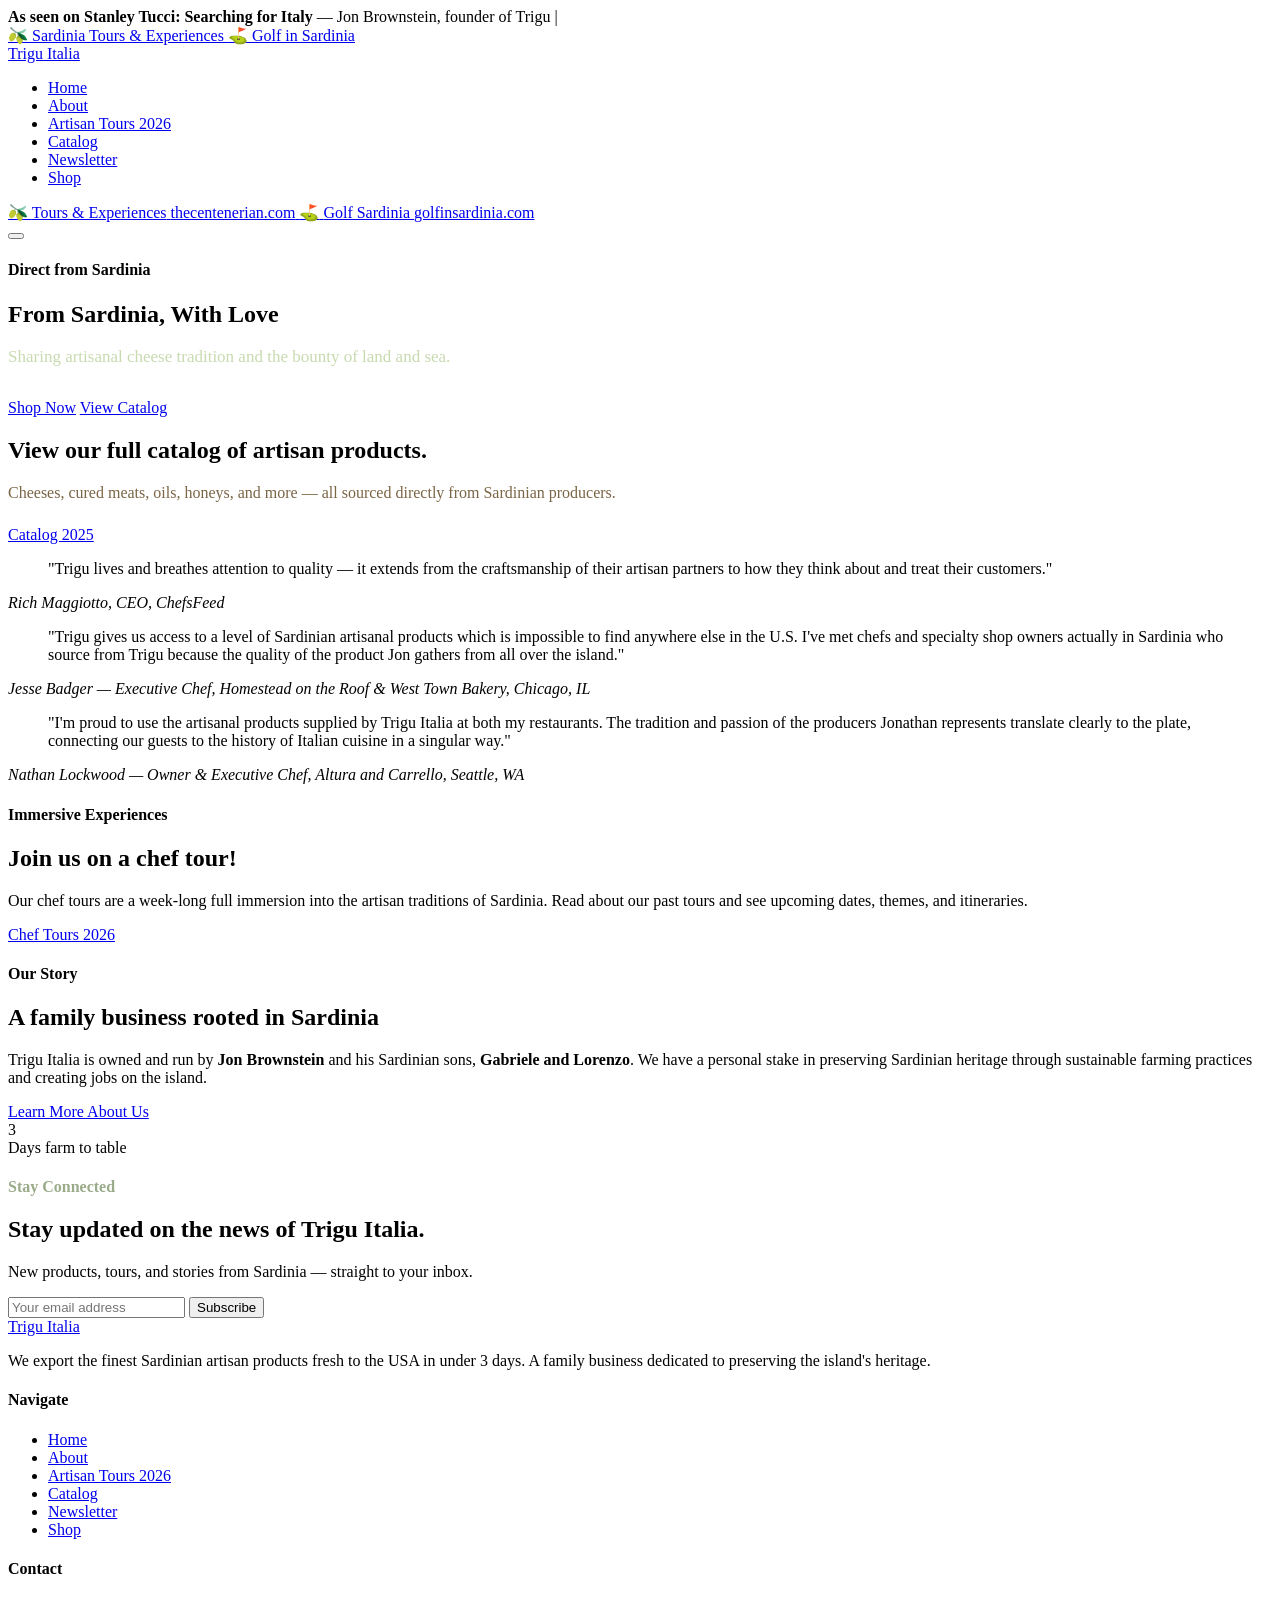
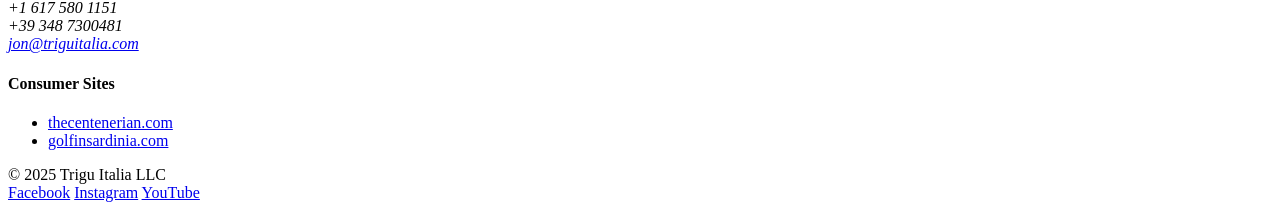
==== index.html @ 70ea5bca "Add files via upload" ====
<!DOCTYPE html>
<html lang="en">
<head>
  <meta charset="UTF-8">
  <meta name="viewport" content="width=device-width, initial-scale=1.0">
  <meta name="description" content="Trigu Italia offers Sardinian artisan products to your table. Exported fresh from Sardinia to USA in less than 3 days.">
  <title>Trigu Italia — Sardinian Artisan Products</title>
  <link rel="stylesheet" href="css/style.css">
</head>
<body>

  <!-- Top Banner -->
  <div class="top-banner">
    <div class="container">
      <span class="top-banner__text">
        <strong>As seen on Stanley Tucci: Searching for Italy</strong>
        &mdash; Jon Brownstein, founder of Trigu
      </span>
      <span class="top-banner__divider">|</span>
      <div class="top-banner__ctas">
        <a class="top-banner__btn top-banner__btn--teal" href="https://thecentenerian.com" target="_blank" rel="noopener">
          🫒 Sardinia Tours &amp; Experiences
        </a>
        <a class="top-banner__btn top-banner__btn--outline" href="https://golfinsardinia.com" target="_blank" rel="noopener">
          ⛳ Golf in Sardinia
        </a>
      </div>
    </div>
  </div>

  <!-- Header / Nav -->
  <header class="site-header">
    <div class="container">
      <nav class="nav">
        <a class="nav__logo" href="index.html">Trigu <span>Italia</span></a>
        <ul class="nav__links" id="nav-links">
          <li><a href="index.html" class="active">Home</a></li>
          <li><a href="about.html">About</a></li>
          <li><a href="tours.html">Artisan Tours 2026</a></li>
          <li><a href="catalog.html">Catalog</a></li>
          <li><a href="newsletter.html">Newsletter</a></li>
          <li><a href="shop.html">Shop</a></li>
        </ul>
        <div class="nav__pills">
          <a class="nav__pill nav__pill--teal" href="https://thecentenerian.com" target="_blank" rel="noopener">
            <span class="nav__pill-icon">🫒</span>
            <span class="nav__pill-label">
              <span class="nav__pill-title">Tours &amp; Experiences</span>
              <span class="nav__pill-sub">thecentenerian.com</span>
            </span>
          </a>
          <a class="nav__pill nav__pill--olive" href="https://golfinsardinia.com" target="_blank" rel="noopener">
            <span class="nav__pill-icon">⛳</span>
            <span class="nav__pill-label">
              <span class="nav__pill-title">Golf Sardinia</span>
              <span class="nav__pill-sub">golfinsardinia.com</span>
            </span>
          </a>
        </div>
        <button class="nav__toggle" id="nav-toggle" aria-label="Toggle menu">
          <span></span><span></span><span></span>
        </button>
      </nav>
    </div>
  </header>

  <!-- Hero -->
  <section class="hero">
    <div class="hero__bg"></div>
    <div class="hero__content">
      <h4>Direct from Sardinia</h4>
      <h1>From Sardinia, With Love</h1>
      <p style="color:#c8dab0; font-size:17px; margin-bottom:32px;">
        Sharing artisanal cheese tradition and the bounty of land and sea.
      </p>
      <a class="btn btn--primary" href="shop.html">Shop Now</a>
      <a class="btn btn--outline" href="catalog.html">View Catalog</a>
    </div>
  </section>

  <!-- Catalog CTA -->
  <div class="catalog-cta">
    <div class="container">
      <h2>View our full catalog of artisan products.</h2>
      <p style="color:#7a6545; margin-bottom:24px;">
        Cheeses, cured meats, oils, honeys, and more — all sourced directly from Sardinian producers.
      </p>
      <a class="btn btn--dark" href="catalog.html">Catalog 2025</a>
    </div>
  </div>

  <!-- Testimonials -->
  <section class="section testimonials section--white">
    <div class="container">
      <div class="testimonials__featured">
        <blockquote>
          "Trigu lives and breathes attention to quality — it extends from the craftsmanship of their artisan partners to how they think about and treat their customers."
        </blockquote>
        <cite>Rich Maggiotto, CEO, ChefsFeed</cite>
      </div>
      <div class="testimonials__grid">
        <div class="testimonial-card">
          <blockquote>
            "Trigu gives us access to a level of Sardinian artisanal products which is impossible to find anywhere else in the U.S. I've met chefs and specialty shop owners actually in Sardinia who source from Trigu because the quality of the product Jon gathers from all over the island."
          </blockquote>
          <cite>Jesse Badger — Executive Chef, Homestead on the Roof &amp; West Town Bakery, Chicago, IL</cite>
        </div>
        <div class="testimonial-card">
          <blockquote>
            "I'm proud to use the artisanal products supplied by Trigu Italia at both my restaurants. The tradition and passion of the producers Jonathan represents translate clearly to the plate, connecting our guests to the history of Italian cuisine in a singular way."
          </blockquote>
          <cite>Nathan Lockwood — Owner &amp; Executive Chef, Altura and Carrello, Seattle, WA</cite>
        </div>
      </div>
    </div>
  </section>

  <!-- Tours CTA -->
  <section class="tours-cta">
    <div class="tours-cta__image"></div>
    <div class="tours-cta__content">
      <h4>Immersive Experiences</h4>
      <h2>Join us on a chef tour!</h2>
      <p>
        Our chef tours are a week-long full immersion into the artisan traditions of Sardinia.
        Read about our past tours and see upcoming dates, themes, and itineraries.
      </p>
      <div>
        <a class="btn btn--primary" href="tours.html">Chef Tours 2026</a>
      </div>
    </div>
  </section>

  <!-- About / Family -->
  <section class="section section--cream">
    <div class="container">
      <div class="about-strip">
        <div class="about-strip__text">
          <h4>Our Story</h4>
          <h2>A family business rooted in Sardinia</h2>
          <p>
            Trigu Italia is owned and run by <strong>Jon Brownstein</strong> and his Sardinian sons,
            <strong>Gabriele and Lorenzo</strong>. We have a personal stake in preserving Sardinian
            heritage through sustainable farming practices and creating jobs on the island.
          </p>
          <a class="btn btn--dark" href="about.html" style="margin-top:8px;">Learn More About Us</a>
        </div>
        <div class="about-strip__stat">
          <div class="num">3</div>
          <div class="label">Days farm to table</div>
        </div>
      </div>
    </div>
  </section>

  <!-- Newsletter -->
  <section class="newsletter">
    <h4 style="color:#9aab8a; margin-bottom:10px;">Stay Connected</h4>
    <h2>Stay updated on the news of Trigu Italia.</h2>
    <p>New products, tours, and stories from Sardinia — straight to your inbox.</p>
    <form class="newsletter__form" onsubmit="return false;">
      <input type="email" placeholder="Your email address">
      <button type="submit">Subscribe</button>
    </form>
  </section>

  <!-- Footer -->
  <footer class="footer">
    <div class="container">
      <div class="footer__grid">
        <div class="footer__brand">
          <a class="nav__logo" href="index.html">Trigu <span>Italia</span></a>
          <p>
            We export the finest Sardinian artisan products fresh to the USA in under 3 days.
            A family business dedicated to preserving the island's heritage.
          </p>
        </div>
        <div class="footer__col">
          <h4>Navigate</h4>
          <ul>
            <li><a href="index.html">Home</a></li>
            <li><a href="about.html">About</a></li>
            <li><a href="tours.html">Artisan Tours 2026</a></li>
            <li><a href="catalog.html">Catalog</a></li>
            <li><a href="newsletter.html">Newsletter</a></li>
            <li><a href="shop.html">Shop</a></li>
          </ul>
        </div>
        <div class="footer__col">
          <h4>Contact</h4>
          <address>
            +1 617 580 1151<br>
            +39 348 7300481<br>
            <a href="mailto:jon@triguitalia.com">jon@triguitalia.com</a>
          </address>
          <div style="margin-top:16px;">
            <h4>Consumer Sites</h4>
            <ul>
              <li><a href="https://thecentenerian.com" target="_blank">thecentenerian.com</a></li>
              <li><a href="https://golfinsardinia.com" target="_blank">golfinsardinia.com</a></li>
            </ul>
          </div>
        </div>
      </div>
      <div class="footer__bottom">
        <span>© 2025 Trigu Italia LLC</span>
        <div class="footer__social">
          <a href="https://www.facebook.com/triguitalia" target="_blank" rel="noopener">Facebook</a>
          <a href="https://www.instagram.com/triguitalia/" target="_blank" rel="noopener">Instagram</a>
          <a href="https://www.youtube.com/playlist?list=PLwPYu4WiBihHK6lud4tmc3EBZpIXLKwQ8" target="_blank" rel="noopener">YouTube</a>
        </div>
      </div>
    </div>
  </footer>

  <script src="js/main.js"></script>
</body>
</html>
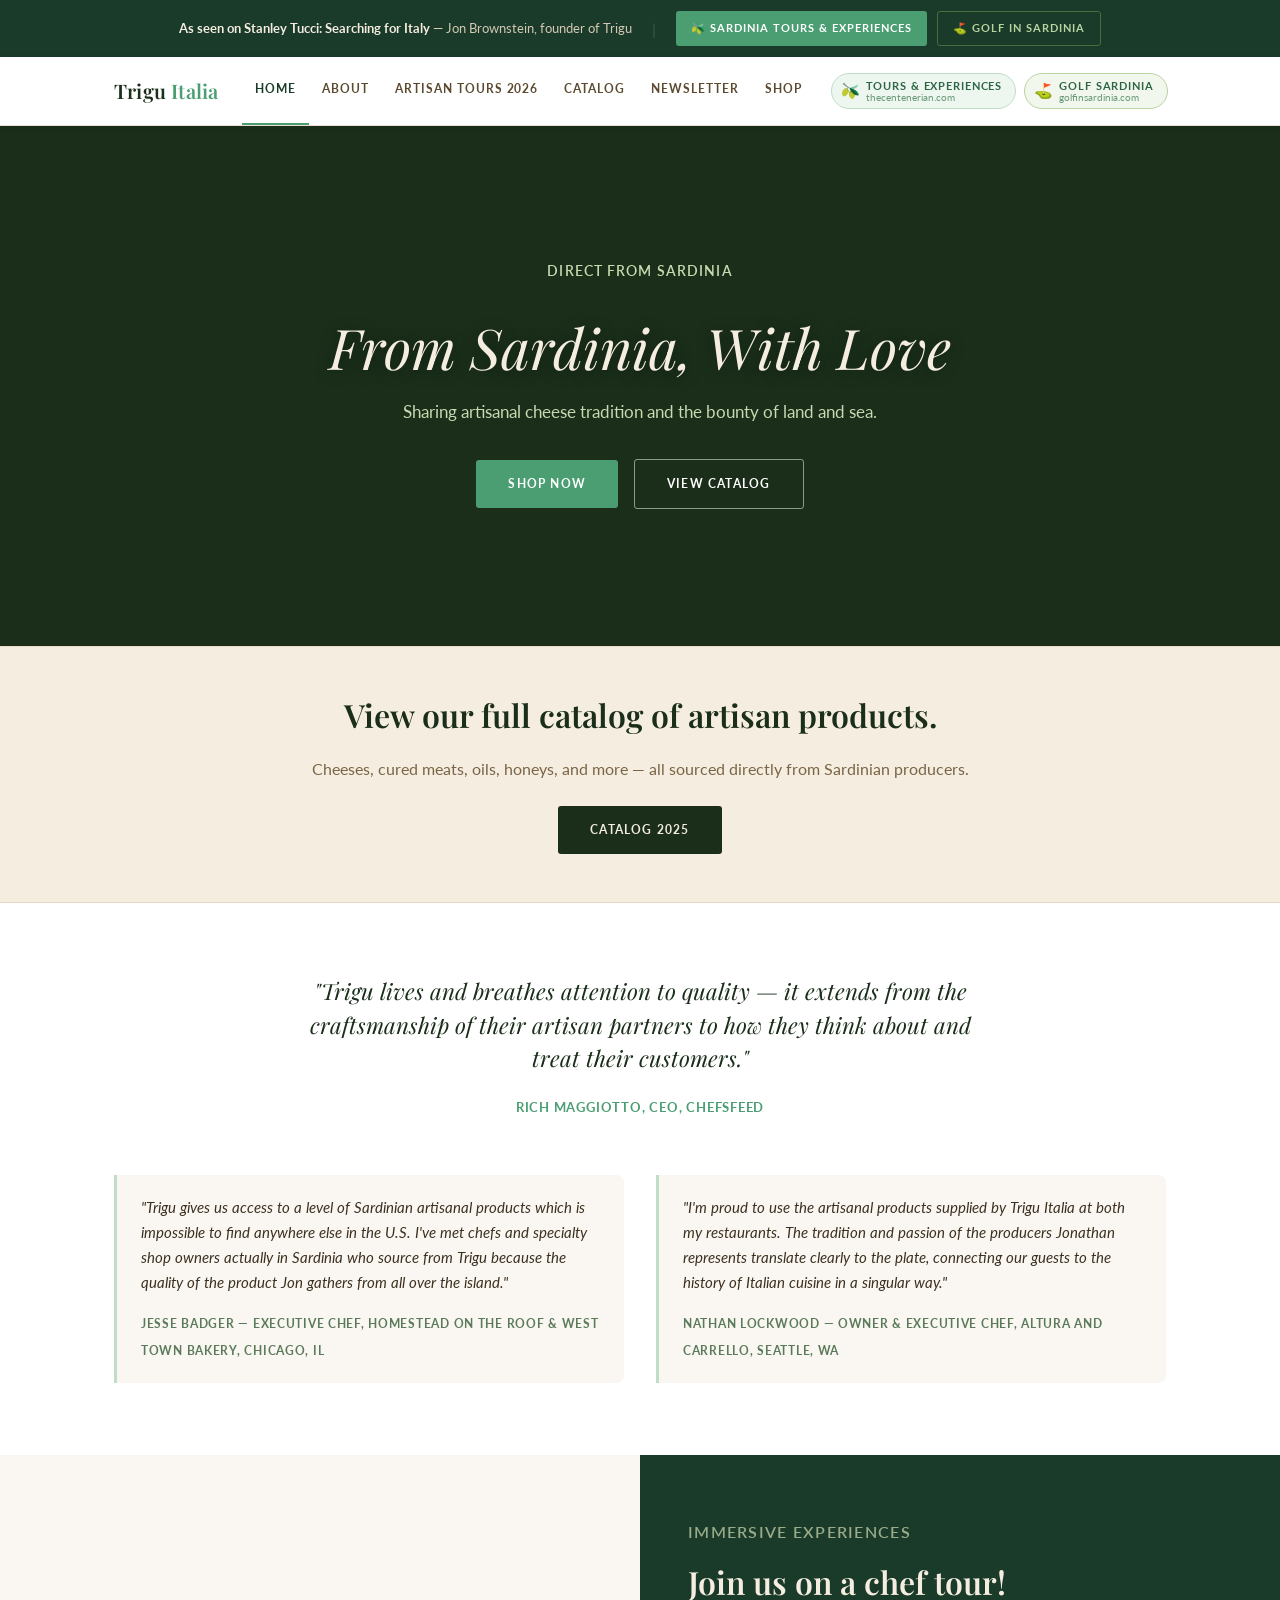
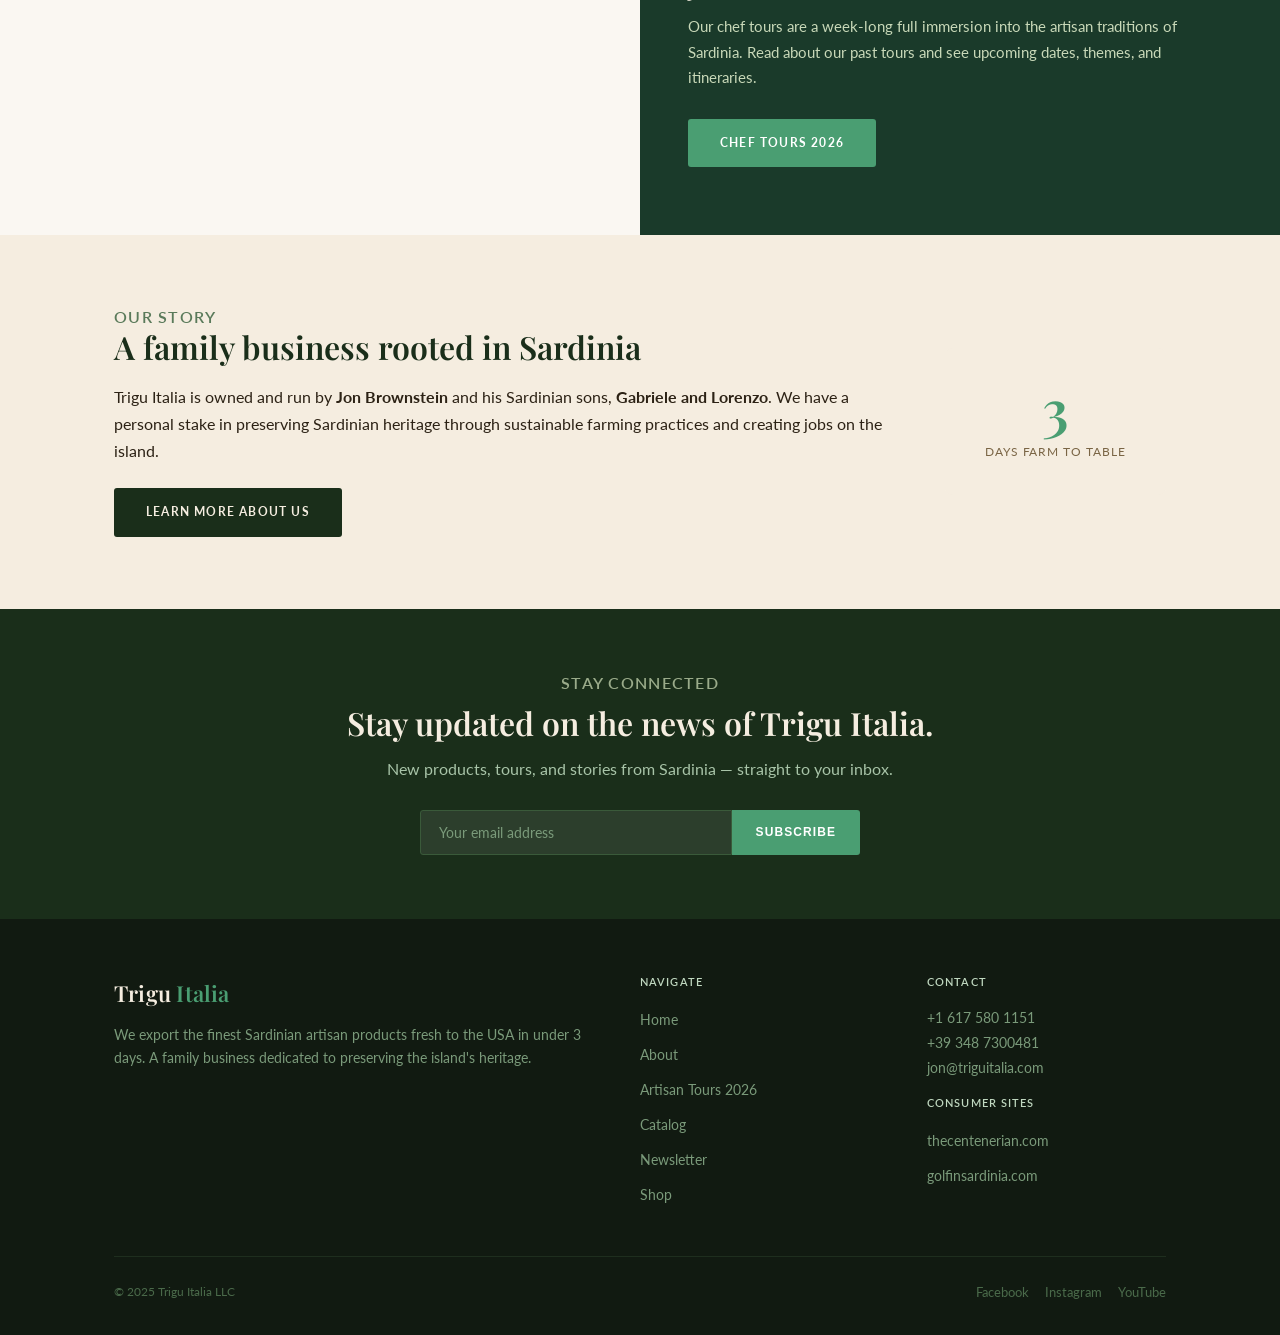
==== commit ba06d163: "Add files via upload" ====
--- a/index.html
+++ b/index.html
@@ -5,7 +5,7 @@
   <meta name="viewport" content="width=device-width, initial-scale=1.0">
   <meta name="description" content="Trigu Italia offers Sardinian artisan products to your table. Exported fresh from Sardinia to USA in less than 3 days.">
   <title>Trigu Italia — Sardinian Artisan Products</title>
-  <link rel="stylesheet" href="css/style.css">
+  <link rel="stylesheet" href="style.css">
 </head>
 <body>
 
@@ -213,6 +213,6 @@
     </div>
   </footer>
 
-  <script src="js/main.js"></script>
+  <script src="main.js"></script>
 </body>
 </html>
--- a/style.css
+++ b/style.css
@@ -0,0 +1,456 @@
+/* =============================================
+   Trigu Italia — Static Site Stylesheet
+   ============================================= */
+
+@import url('https://fonts.googleapis.com/css2?family=Playfair+Display:ital,wght@0,400;0,600;1,400&family=Lato:wght@300;400;700&display=swap');
+
+/* ── Reset & Base ── */
+*, *::before, *::after { box-sizing: border-box; margin: 0; padding: 0; }
+
+html { scroll-behavior: smooth; }
+
+body {
+  font-family: 'Lato', sans-serif;
+  font-size: 16px;
+  line-height: 1.7;
+  color: #2c2215;
+  background: #faf7f2;
+}
+
+a { color: inherit; text-decoration: none; }
+img { max-width: 100%; height: auto; display: block; }
+ul { list-style: none; }
+
+/* ── Typography ── */
+h1, h2, h3, h4 {
+  font-family: 'Playfair Display', serif;
+  line-height: 1.25;
+  color: #1a2e1a;
+}
+
+h1 { font-size: clamp(2rem, 5vw, 3.5rem); font-weight: 400; font-style: italic; }
+h2 { font-size: clamp(1.4rem, 3vw, 2rem); font-weight: 600; }
+h3 { font-size: 1.25rem; font-weight: 400; }
+h4 { font-size: 1rem; font-weight: 600; font-style: normal; font-family: 'Lato', sans-serif; letter-spacing: 0.08em; text-transform: uppercase; color: #5a7a5a; }
+
+p { margin-bottom: 1rem; }
+p:last-child { margin-bottom: 0; }
+
+/* ── Layout ── */
+.container {
+  max-width: 1100px;
+  margin: 0 auto;
+  padding: 0 24px;
+}
+
+.section { padding: 72px 0; }
+.section--tight { padding: 40px 0; }
+.section--dark { background: #1a2e1a; color: #f5ede0; }
+.section--cream { background: #f5ede0; }
+.section--white { background: #fff; }
+
+/* ── Top Banner ── */
+.top-banner {
+  background: #1a3a2a;
+  color: #f5ede0;
+  padding: 11px 16px;
+  text-align: center;
+}
+.top-banner .container {
+  display: flex;
+  align-items: center;
+  justify-content: center;
+  gap: 20px;
+  flex-wrap: wrap;
+}
+.top-banner__text { font-size: 13px; color: #d4c9b4; }
+.top-banner__text strong { color: #f5ede0; }
+.top-banner__divider { color: #4a7a5a; opacity: 0.5; }
+.top-banner__ctas { display: flex; gap: 10px; flex-wrap: wrap; justify-content: center; }
+.top-banner__btn {
+  display: inline-flex;
+  align-items: center;
+  gap: 6px;
+  padding: 7px 15px;
+  border-radius: 3px;
+  font-size: 11px;
+  font-weight: 700;
+  letter-spacing: 0.09em;
+  text-transform: uppercase;
+  transition: background 0.2s;
+  white-space: nowrap;
+}
+.top-banner__btn--teal { background: #4a9e72; color: #fff; }
+.top-banner__btn--teal:hover { background: #3d8860; }
+.top-banner__btn--outline { border: 1px solid #4a6a40; color: #b8d4a0; }
+.top-banner__btn--outline:hover { background: rgba(74,110,64,0.25); }
+
+/* ── Navigation ── */
+.site-header {
+  background: #fff;
+  border-bottom: 1px solid #e8e0d4;
+  position: sticky;
+  top: 0;
+  z-index: 100;
+  box-shadow: 0 1px 8px rgba(44,34,21,0.06);
+}
+.nav {
+  display: flex;
+  align-items: center;
+  height: 68px;
+  gap: 0;
+}
+.nav__logo {
+  font-family: 'Playfair Display', serif;
+  font-size: 20px;
+  font-weight: 600;
+  color: #1a2e1a;
+  letter-spacing: 0.01em;
+  flex-shrink: 0;
+  margin-right: 24px;
+}
+.nav__logo span { color: #4a9e72; }
+.nav__links {
+  display: flex;
+  align-items: center;
+  flex: 1;
+  height: 100%;
+}
+.nav__links li { height: 100%; }
+.nav__links a {
+  display: flex;
+  align-items: center;
+  height: 100%;
+  padding: 0 13px;
+  font-size: 12px;
+  font-weight: 700;
+  letter-spacing: 0.08em;
+  text-transform: uppercase;
+  color: #5c4a30;
+  transition: color 0.15s;
+  white-space: nowrap;
+  border-bottom: 2px solid transparent;
+}
+.nav__links a:hover,
+.nav__links a.active { color: #1a3a2a; border-bottom-color: #4a9e72; }
+
+.nav__pills {
+  display: flex;
+  align-items: center;
+  gap: 8px;
+  margin-left: 16px;
+  flex-shrink: 0;
+}
+.nav__pill {
+  display: inline-flex;
+  align-items: center;
+  gap: 6px;
+  padding: 6px 13px 6px 9px;
+  border-radius: 24px;
+  transition: background 0.15s;
+  white-space: nowrap;
+  line-height: 1;
+}
+.nav__pill--teal { background: #eef6f0; border: 1px solid #c0ddc8; }
+.nav__pill--teal:hover { background: #d8eddf; }
+.nav__pill--olive { background: #f2f7ee; border: 1px solid #b8d4a0; }
+.nav__pill--olive:hover { background: #ddf0cc; }
+.nav__pill-icon { font-size: 15px; line-height: 1; }
+.nav__pill-label { display: flex; flex-direction: column; gap: 1px; }
+.nav__pill-title {
+  font-size: 11px; font-weight: 700;
+  letter-spacing: 0.08em; text-transform: uppercase;
+  color: #2d6645; line-height: 1;
+}
+.nav__pill-sub { font-size: 10px; color: #6a9a78; line-height: 1; }
+
+/* Mobile menu toggle */
+.nav__toggle {
+  display: none;
+  flex-direction: column;
+  gap: 5px;
+  cursor: pointer;
+  margin-left: auto;
+  padding: 4px;
+  background: none;
+  border: none;
+}
+.nav__toggle span {
+  display: block; width: 22px; height: 2px;
+  background: #2c2215; border-radius: 2px;
+  transition: all 0.25s;
+}
+
+/* ── Hero ── */
+.hero {
+  position: relative;
+  min-height: 520px;
+  display: flex;
+  align-items: center;
+  justify-content: center;
+  text-align: center;
+  background: #1a2e1a;
+  overflow: hidden;
+}
+.hero__bg {
+  position: absolute;
+  inset: 0;
+  background-image: url('https://triguitalia.com/wp-content/uploads/2021/11/img-cheese-home-02.jpg');
+  background-size: cover;
+  background-position: center;
+  opacity: 0.55;
+}
+.hero__content {
+  position: relative;
+  z-index: 1;
+  color: #fff;
+  padding: 60px 24px;
+  max-width: 700px;
+}
+.hero__content h1 { color: #f5ede0; margin-bottom: 16px; text-shadow: 0 2px 16px rgba(0,0,0,0.35); }
+.hero__content h4 { color: #c8dab0; margin-bottom: 32px; font-size: 14px; }
+.btn {
+  display: inline-block;
+  padding: 14px 32px;
+  font-size: 12px;
+  font-weight: 700;
+  letter-spacing: 0.1em;
+  text-transform: uppercase;
+  border-radius: 3px;
+  transition: all 0.2s;
+  cursor: pointer;
+}
+.btn--primary { background: #4a9e72; color: #fff; }
+.btn--primary:hover { background: #3d8860; }
+.btn--outline { border: 1px solid rgba(255,255,255,0.5); color: #fff; margin-left: 12px; }
+.btn--outline:hover { background: rgba(255,255,255,0.1); }
+.btn--dark { background: #1a2e1a; color: #f5ede0; }
+.btn--dark:hover { background: #243e24; }
+
+/* ── Catalog CTA ── */
+.catalog-cta {
+  background: #f5ede0;
+  text-align: center;
+  padding: 48px 24px;
+  border-top: 1px solid #e8d9c4;
+  border-bottom: 1px solid #e8d9c4;
+}
+.catalog-cta h2 { margin-bottom: 20px; }
+
+/* ── Testimonials ── */
+.testimonials { background: #fff; }
+.testimonials__featured {
+  text-align: center;
+  max-width: 700px;
+  margin: 0 auto 56px;
+  padding: 0 16px;
+}
+.testimonials__featured blockquote {
+  font-family: 'Playfair Display', serif;
+  font-size: clamp(1.1rem, 2.5vw, 1.4rem);
+  font-style: italic;
+  color: #1a2e1a;
+  line-height: 1.5;
+  margin-bottom: 16px;
+}
+.testimonials__featured cite {
+  font-size: 13px;
+  font-weight: 700;
+  letter-spacing: 0.06em;
+  text-transform: uppercase;
+  color: #4a9e72;
+  font-style: normal;
+}
+.testimonials__grid {
+  display: grid;
+  grid-template-columns: repeat(auto-fit, minmax(300px, 1fr));
+  gap: 32px;
+}
+.testimonial-card {
+  border-left: 3px solid #c0ddc8;
+  padding: 20px 24px;
+  background: #faf7f2;
+  border-radius: 0 8px 8px 0;
+}
+.testimonial-card blockquote {
+  font-style: italic;
+  font-size: 15px;
+  color: #3c3020;
+  line-height: 1.65;
+  margin-bottom: 14px;
+}
+.testimonial-card cite {
+  font-size: 12px;
+  font-weight: 700;
+  letter-spacing: 0.06em;
+  text-transform: uppercase;
+  color: #5a7a5a;
+  font-style: normal;
+}
+
+/* ── Tours Section ── */
+.tours-cta {
+  display: grid;
+  grid-template-columns: 1fr 1fr;
+  gap: 0;
+  min-height: 380px;
+}
+.tours-cta__image {
+  background: url('https://triguitalia.com/wp-content/uploads/2021/11/img-cheese-home-02.jpg') center/cover;
+  min-height: 320px;
+}
+.tours-cta__content {
+  background: #1a3a2a;
+  color: #f5ede0;
+  padding: 56px 48px;
+  display: flex;
+  flex-direction: column;
+  justify-content: center;
+}
+.tours-cta__content h2 { color: #f5ede0; margin-bottom: 12px; }
+.tours-cta__content h4 { color: #9aab8a; margin-bottom: 20px; }
+.tours-cta__content p { color: #c8d8b8; font-size: 15px; margin-bottom: 28px; }
+
+/* ── About / Family Section ── */
+.about-strip {
+  display: flex;
+  gap: 48px;
+  align-items: center;
+  flex-wrap: wrap;
+}
+.about-strip__text { flex: 1; min-width: 280px; }
+.about-strip__text h2 { margin-bottom: 16px; }
+.about-strip__stat {
+  flex-shrink: 0;
+  text-align: center;
+  padding: 32px 40px;
+  background: #f5ede0;
+  border-radius: 8px;
+}
+.about-strip__stat .num {
+  font-family: 'Playfair Display', serif;
+  font-size: 56px;
+  font-weight: 600;
+  color: #4a9e72;
+  line-height: 1;
+}
+.about-strip__stat .label { font-size: 12px; letter-spacing: 0.08em; text-transform: uppercase; color: #7a6545; margin-top: 6px; }
+
+/* ── Newsletter ── */
+.newsletter {
+  background: #1a2e1a;
+  color: #f5ede0;
+  text-align: center;
+  padding: 64px 24px;
+}
+.newsletter h2 { color: #f5ede0; margin-bottom: 12px; }
+.newsletter p { color: #a8c4a8; margin-bottom: 28px; }
+.newsletter__form {
+  display: flex;
+  gap: 0;
+  max-width: 440px;
+  margin: 0 auto;
+}
+.newsletter__form input {
+  flex: 1;
+  padding: 13px 18px;
+  font-size: 14px;
+  font-family: 'Lato', sans-serif;
+  border: 1px solid #3a5a3a;
+  background: rgba(255,255,255,0.08);
+  color: #f5ede0;
+  border-radius: 3px 0 0 3px;
+  outline: none;
+}
+.newsletter__form input::placeholder { color: #7a9a7a; }
+.newsletter__form input:focus { border-color: #4a9e72; background: rgba(255,255,255,0.12); }
+.newsletter__form button {
+  padding: 13px 24px;
+  background: #4a9e72;
+  color: #fff;
+  font-size: 12px;
+  font-weight: 700;
+  letter-spacing: 0.09em;
+  text-transform: uppercase;
+  border: none;
+  border-radius: 0 3px 3px 0;
+  cursor: pointer;
+  transition: background 0.2s;
+  white-space: nowrap;
+}
+.newsletter__form button:hover { background: #3d8860; }
+
+/* ── Footer ── */
+.footer {
+  background: #111a11;
+  color: #8aaa8a;
+  padding: 56px 0 32px;
+}
+.footer__grid {
+  display: grid;
+  grid-template-columns: 2fr 1fr 1fr;
+  gap: 48px;
+  margin-bottom: 48px;
+}
+.footer__brand .nav__logo { font-size: 22px; color: #f5ede0; margin-bottom: 12px; display: block; }
+.footer__brand p { font-size: 14px; line-height: 1.6; color: #7a9a7a; }
+.footer__col h4 {
+  color: #c0d8c0;
+  font-size: 11px;
+  letter-spacing: 0.1em;
+  text-transform: uppercase;
+  margin-bottom: 16px;
+  font-family: 'Lato', sans-serif;
+}
+.footer__col ul { display: flex; flex-direction: column; gap: 8px; }
+.footer__col a { font-size: 14px; color: #7a9a7a; transition: color 0.15s; }
+.footer__col a:hover { color: #c0d8c0; }
+.footer__col address { font-style: normal; font-size: 14px; color: #7a9a7a; line-height: 1.8; }
+.footer__bottom {
+  border-top: 1px solid #1e2e1e;
+  padding-top: 24px;
+  display: flex;
+  justify-content: space-between;
+  align-items: center;
+  flex-wrap: wrap;
+  gap: 12px;
+  font-size: 12px;
+  color: #4a6a4a;
+}
+.footer__social { display: flex; gap: 16px; }
+.footer__social a { color: #4a6a4a; transition: color 0.15s; font-size: 13px; }
+.footer__social a:hover { color: #4a9e72; }
+
+/* ── Page header (inner pages) ── */
+.page-header {
+  background: #1a2e1a;
+  color: #f5ede0;
+  padding: 64px 24px;
+  text-align: center;
+}
+.page-header h1 { color: #f5ede0; font-size: clamp(1.8rem, 4vw, 3rem); }
+.page-header p { color: #a8c4a8; max-width: 560px; margin: 12px auto 0; }
+
+/* ── Responsive ── */
+@media (max-width: 768px) {
+  .tours-cta { grid-template-columns: 1fr; }
+  .tours-cta__content { padding: 40px 28px; }
+  .footer__grid { grid-template-columns: 1fr 1fr; }
+  .footer__brand { grid-column: 1 / -1; }
+
+  .nav__links, .nav__pills { display: none; }
+  .nav__links.open { display: flex; flex-direction: column; height: auto; }
+  .nav__toggle { display: flex; }
+
+  .top-banner__divider { display: none; }
+
+  .newsletter__form { flex-direction: column; }
+  .newsletter__form input { border-radius: 3px; }
+  .newsletter__form button { border-radius: 3px; }
+}
+
+@media (max-width: 480px) {
+  .footer__grid { grid-template-columns: 1fr; }
+  .about-strip { gap: 28px; }
+}
+</style>
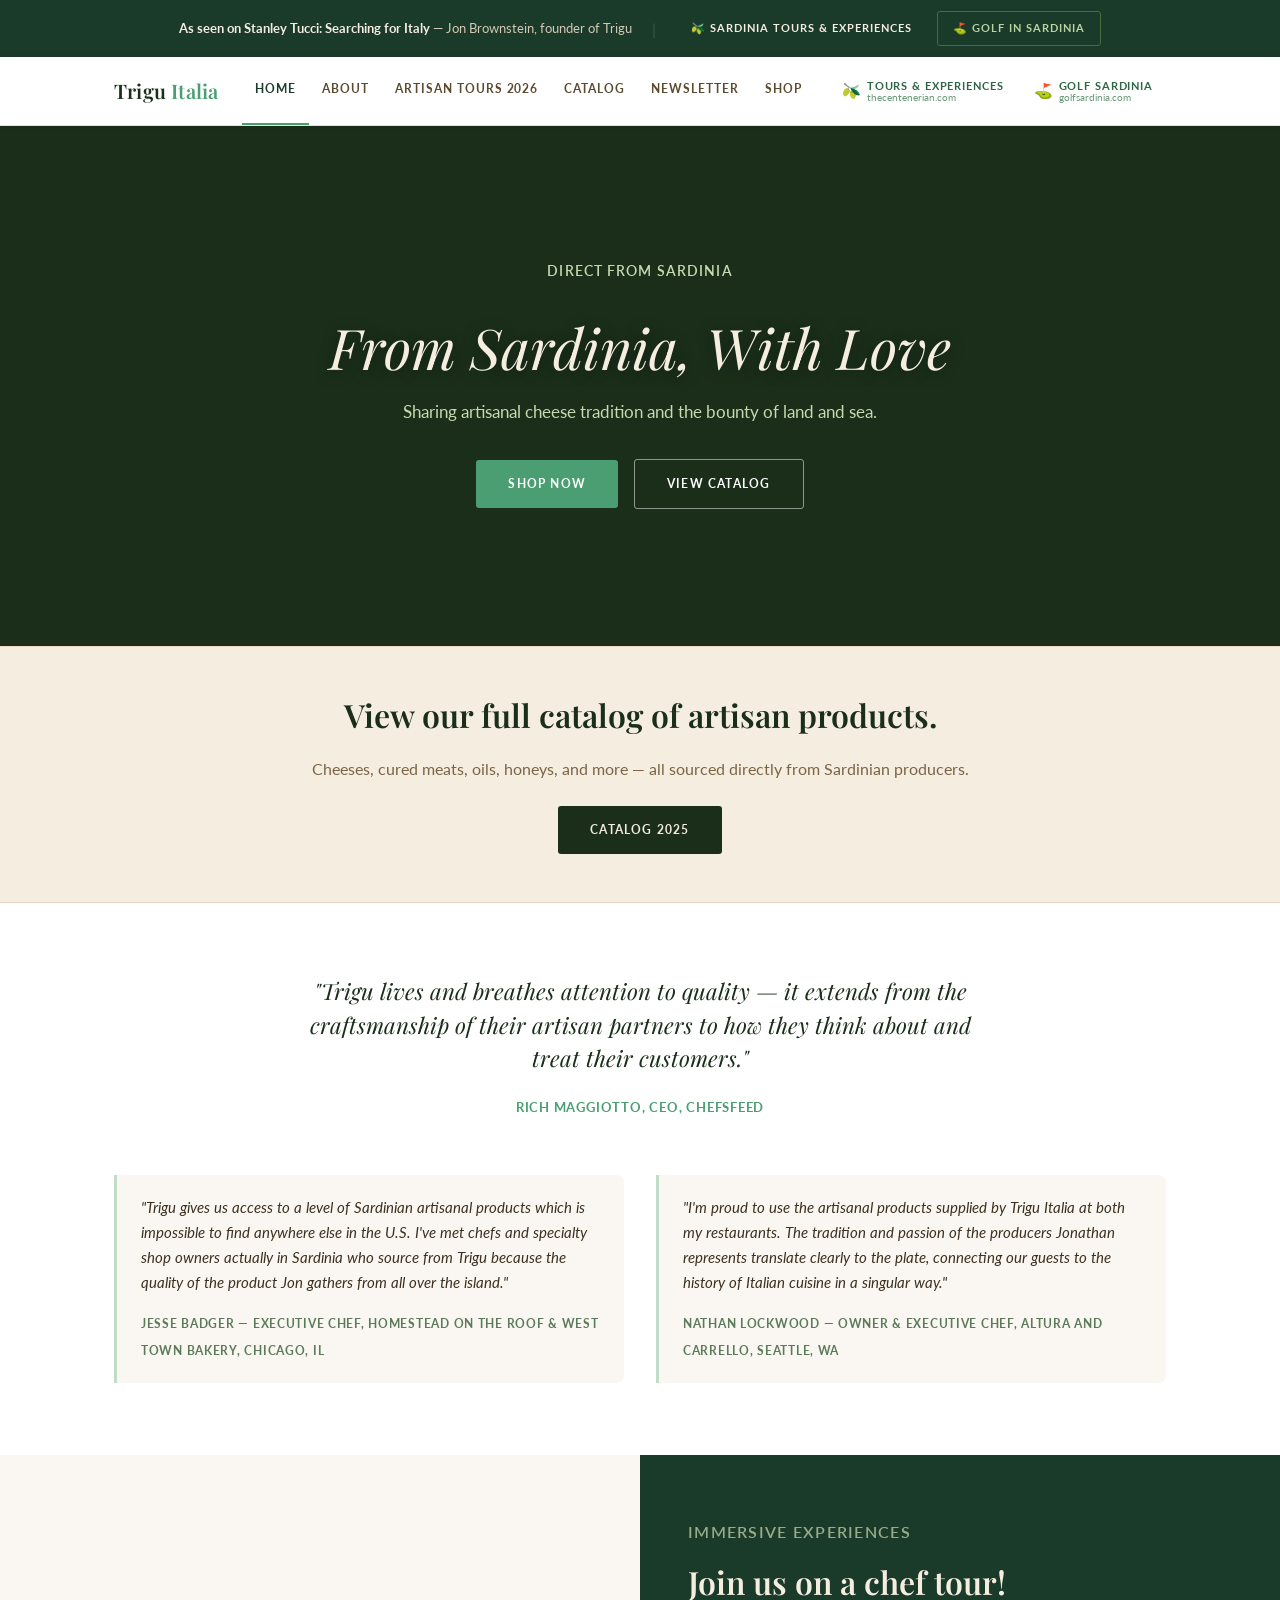
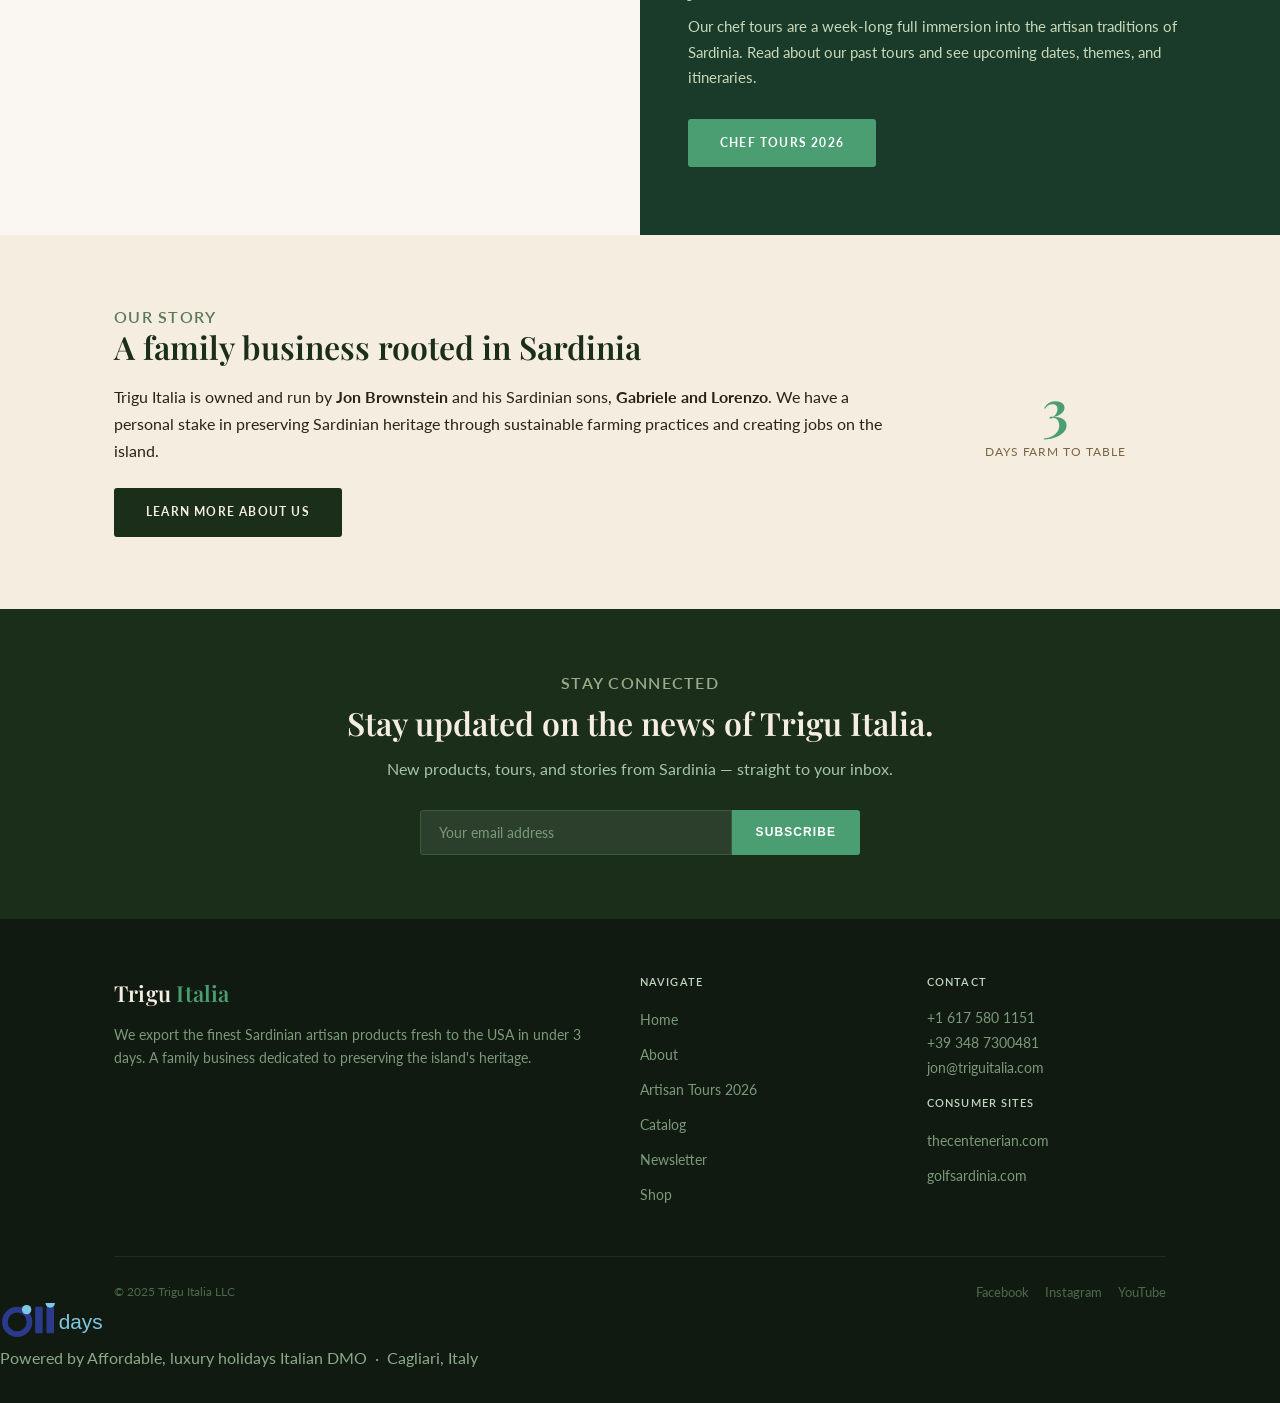
==== commit 15c3fae6: "Add files via upload" ====
--- a/index.html
+++ b/index.html
@@ -18,10 +18,10 @@
       </span>
       <span class="top-banner__divider">|</span>
       <div class="top-banner__ctas">
-        <a class="top-banner__btn top-banner__btn--teal" href="https://thecentenerian.com" target="_blank" rel="noopener">
+        <a class="top-banner__btn top-banner__btn--gold" href="https://thecentenerian.com" target="_blank" rel="noopener">
           🫒 Sardinia Tours &amp; Experiences
         </a>
-        <a class="top-banner__btn top-banner__btn--outline" href="https://golfinsardinia.com" target="_blank" rel="noopener">
+        <a class="top-banner__btn top-banner__btn--outline" href="https://golfsardinia.com" target="_blank" rel="noopener">
           ⛳ Golf in Sardinia
         </a>
       </div>
@@ -42,18 +42,18 @@
           <li><a href="shop.html">Shop</a></li>
         </ul>
         <div class="nav__pills">
-          <a class="nav__pill nav__pill--teal" href="https://thecentenerian.com" target="_blank" rel="noopener">
+          <a class="nav__pill nav__pill--gold" href="https://thecentenerian.com" target="_blank" rel="noopener">
             <span class="nav__pill-icon">🫒</span>
             <span class="nav__pill-label">
               <span class="nav__pill-title">Tours &amp; Experiences</span>
               <span class="nav__pill-sub">thecentenerian.com</span>
             </span>
           </a>
-          <a class="nav__pill nav__pill--olive" href="https://golfinsardinia.com" target="_blank" rel="noopener">
+          <a class="nav__pill nav__pill--outline" href="https://golfsardinia.com" target="_blank" rel="noopener">
             <span class="nav__pill-icon">⛳</span>
             <span class="nav__pill-label">
               <span class="nav__pill-title">Golf Sardinia</span>
-              <span class="nav__pill-sub">golfinsardinia.com</span>
+              <span class="nav__pill-sub">golfsardinia.com</span>
             </span>
           </a>
         </div>
@@ -197,7 +197,7 @@
             <h4>Consumer Sites</h4>
             <ul>
               <li><a href="https://thecentenerian.com" target="_blank">thecentenerian.com</a></li>
-              <li><a href="https://golfinsardinia.com" target="_blank">golfinsardinia.com</a></li>
+              <li><a href="https://golfsardinia.com" target="_blank">golfsardinia.com</a></li>
             </ul>
           </div>
         </div>
@@ -211,6 +211,25 @@
         </div>
       </div>
     </div>
+      <!-- Ollidays Badge -->
+    <div class="ollidays-footer">
+      <a class="ollidays-badge" href="https://www.ollidays.com/en/" target="_blank" rel="noopener">
+        <svg width="108" height="34" viewBox="0 0 110 36" xmlns="http://www.w3.org/2000/svg" aria-label="Ollidays">
+          <circle cx="16" cy="20" r="13" fill="none" stroke="#2b3a8c" stroke-width="6"/>
+          <circle cx="26" cy="7" r="5" fill="#7ec8e3"/>
+          <rect x="35" y="4" width="8" height="28" rx="1" fill="#2b3a8c"/>
+          <rect x="47" y="4" width="8" height="28" rx="1" fill="#2b3a8c"/>
+          <circle cx="51" cy="0" r="5" fill="#7ec8e3"/>
+          <text x="60" y="28" font-family="Helvetica Neue,Arial,sans-serif" font-size="22" font-weight="300" fill="#7ec8e3">days</text>
+        </svg>
+        <div class="ollidays-divider"></div>
+        <div class="ollidays-text">
+          <span class="ollidays-powered">Powered by</span>
+          <span class="ollidays-tagline">Affordable, luxury holidays</span>
+          <span class="ollidays-sub">Italian DMO &nbsp;&middot;&nbsp; Cagliari, Italy</span>
+        </div>
+      </a>
+    </div>
   </footer>
 
   <script src="main.js"></script>
